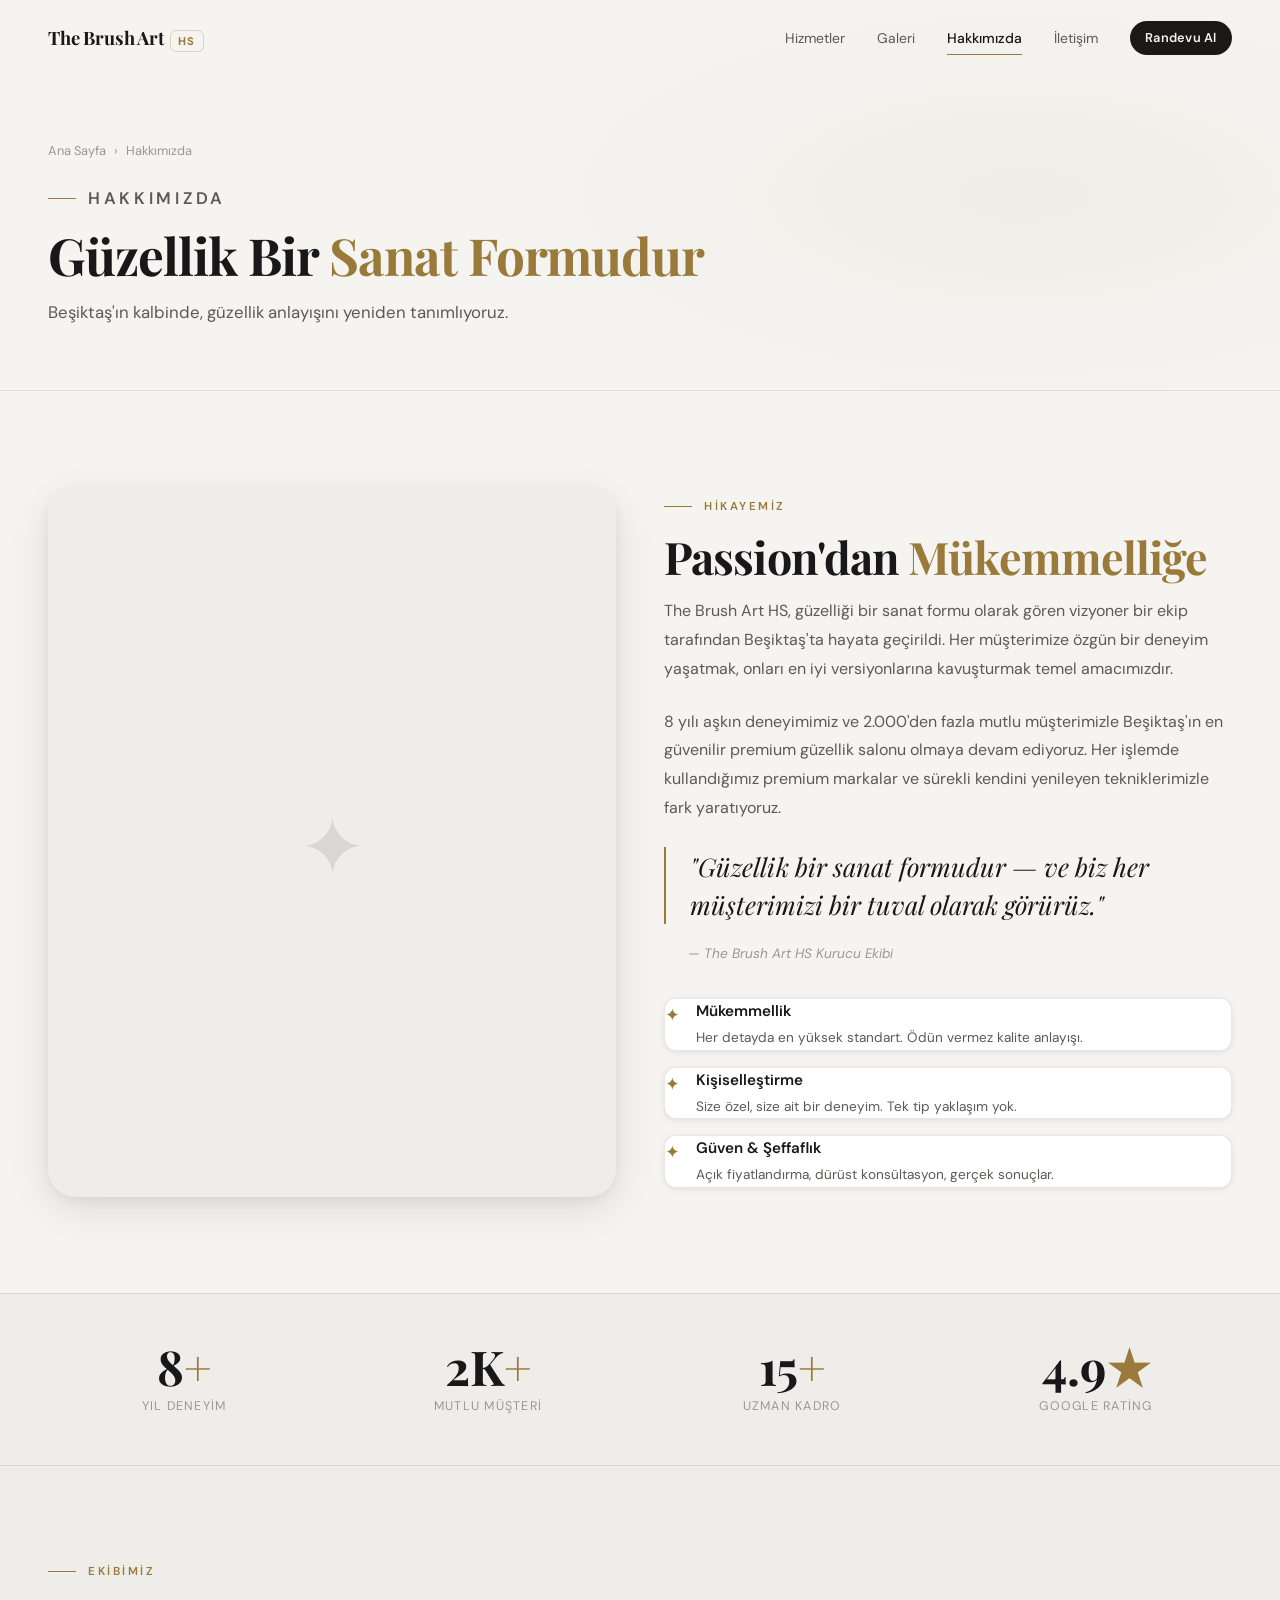
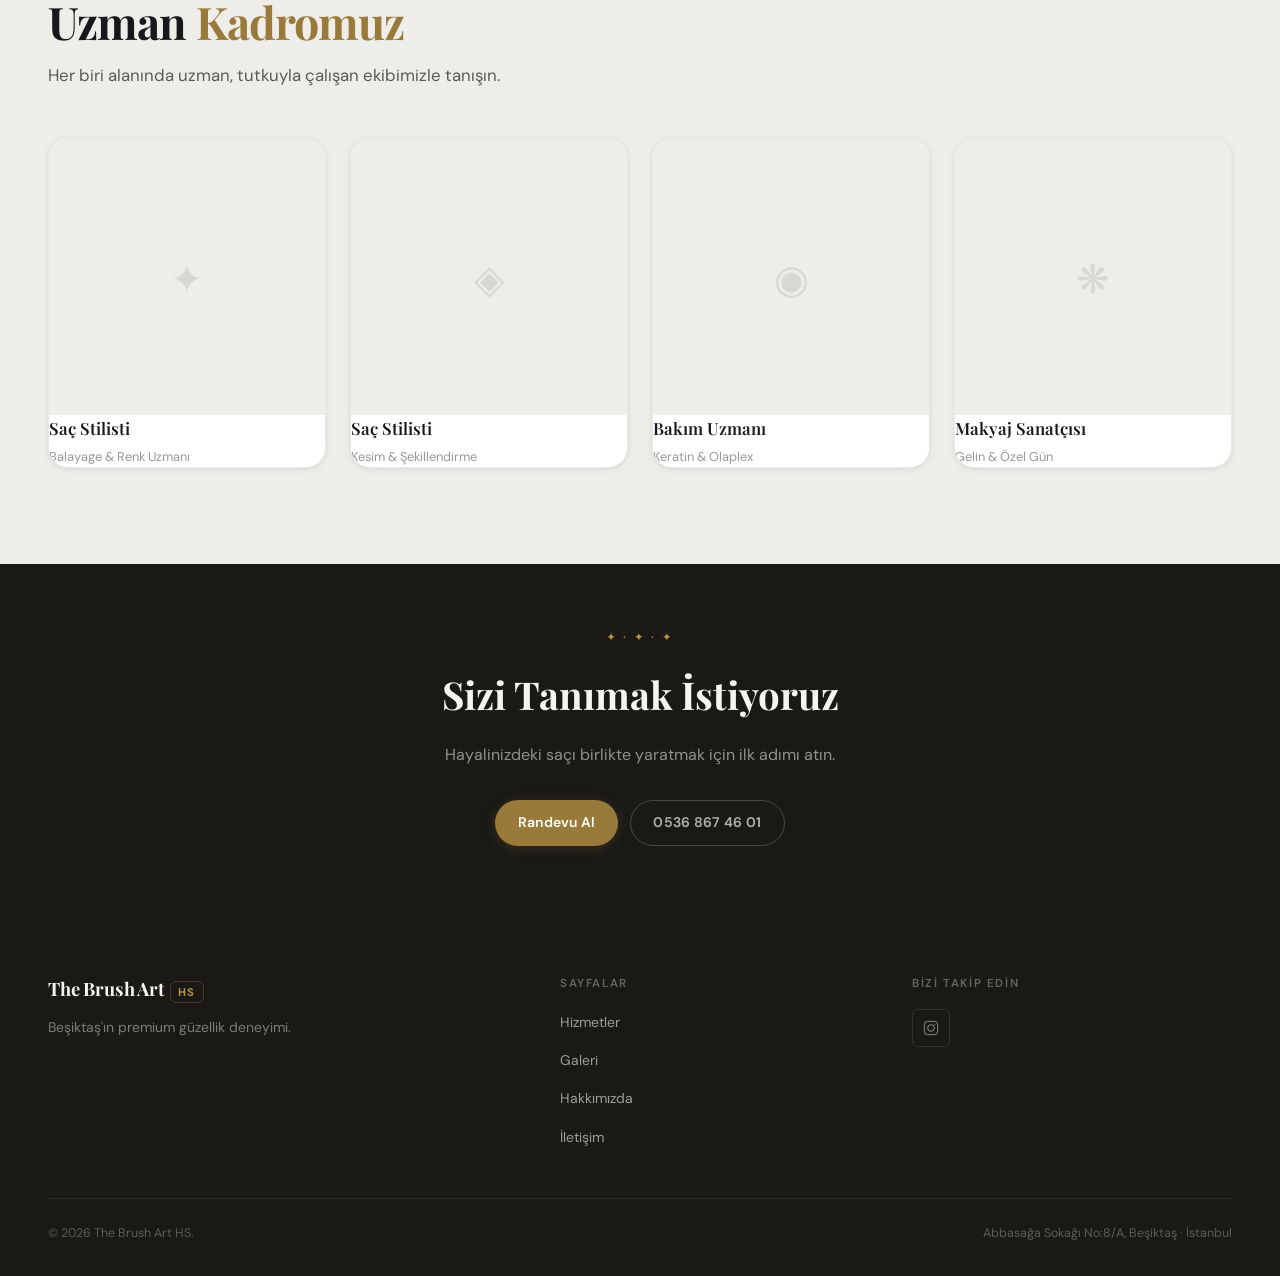
==== hakkimizda.html @ 60cb94d8 "fix: cleanup ignored files and apply proper gitignore" ====
<!DOCTYPE html>
<html lang="tr">
<head>
  <meta charset="UTF-8" />
  <meta name="viewport" content="width=device-width, initial-scale=1.0" />
  <meta name="description" content="The Brush Art HS — Hakkımızda. Hikayemiz, vizyonumuz ve ekibimiz." />
  <title>Hakkımızda | The Brush Art HS</title>
  <link rel="preconnect" href="https://fonts.googleapis.com" />
  <link rel="preconnect" href="https://fonts.gstatic.com" crossorigin />
  <link href="https://fonts.googleapis.com/css2?family=Playfair+Display:ital,wght@0,400;0,600;0,700;1,400&family=DM+Sans:wght@300;400;500;600&display=swap" rel="stylesheet" />
  <link rel="stylesheet" href="css/style.css" />
  <link rel="stylesheet" href="css/animations.css" />
</head>
<body>

<nav class="navbar scrolled" id="navbar">
  <div class="nav-container">
    <a href="index.html" class="nav-logo"><span class="logo-main">The Brush Art</span><span class="logo-tag">HS</span></a>
    <ul class="nav-links" id="navLinks">
      <li><a href="hizmetler.html"  class="nav-link">Hizmetler</a></li>
      <li><a href="galeri.html"     class="nav-link">Galeri</a></li>
      <li><a href="hakkimizda.html" class="nav-link active">Hakkımızda</a></li>
      <li><a href="iletisim.html"   class="nav-link">İletişim</a></li>
    </ul>
    <a href="iletisim.html" class="btn btn-dark btn-sm nav-cta">Randevu Al</a>
    <button class="nav-toggle" id="navToggle" aria-label="Menü" aria-expanded="false">
      <span class="toggle-bar"></span><span class="toggle-bar"></span><span class="toggle-bar"></span>
    </button>
  </div>
</nav>

<div class="page-hero">
  <div class="page-hero-bg" aria-hidden="true"></div>
  <div class="container">
    <nav class="breadcrumb"><a href="index.html">Ana Sayfa</a><span class="breadcrumb-sep">›</span><span>Hakkımızda</span></nav>
    <p class="section-eyebrow"><span class="eyebrow-line"></span>Hakkımızda</p>
    <h1 class="section-title">Güzellik Bir <span class="text-gold">Sanat Formudur</span></h1>
    <p>Beşiktaş'ın kalbinde, güzellik anlayışını yeniden tanımlıyoruz.</p>
  </div>
</div>

<!-- Story -->
<section class="about-hero">
  <div class="container">
    <div class="about-grid" data-scroll-reveal>
      <div class="about-img-wrap">
        <!-- Replace with actual salon photo -->
        <div class="about-img-placeholder">✦</div>
      </div>
      <div class="about-copy">
        <p class="section-eyebrow"><span class="eyebrow-line"></span>Hikayemiz</p>
        <h2 class="section-title">Passion'dan <span class="text-gold">Mükemmelliğe</span></h2>
        <p style="color:var(--text-2);margin-bottom:var(--sp-6);line-height:1.8;">
          The Brush Art HS, güzelliği bir sanat formu olarak gören vizyoner bir ekip tarafından
          Beşiktaş'ta hayata geçirildi. Her müşterimize özgün bir deneyim yaşatmak, onları
          en iyi versiyonlarına kavuşturmak temel amacımızdır.
        </p>
        <p style="color:var(--text-2);margin-bottom:var(--sp-6);line-height:1.8;">
          8 yılı aşkın deneyimimiz ve 2.000'den fazla mutlu müşterimizle Beşiktaş'ın
          en güvenilir premium güzellik salonu olmaya devam ediyoruz. Her işlemde
          kullandığımız premium markalar ve sürekli kendini yenileyen tekniklerimizle
          fark yaratıyoruz.
        </p>
        <blockquote>
          "Güzellik bir sanat formudur — ve biz her müşterimizi bir tuval olarak görürüz."
        </blockquote>
        <cite>— The Brush Art HS Kurucu Ekibi</cite>

        <div class="about-pillars">
          <div class="pillar">
            <span class="pillar-icon">✦</span>
            <div>
              <strong>Mükemmellik</strong>
              <p>Her detayda en yüksek standart. Ödün vermez kalite anlayışı.</p>
            </div>
          </div>
          <div class="pillar">
            <span class="pillar-icon">✦</span>
            <div>
              <strong>Kişiselleştirme</strong>
              <p>Size özel, size ait bir deneyim. Tek tip yaklaşım yok.</p>
            </div>
          </div>
          <div class="pillar">
            <span class="pillar-icon">✦</span>
            <div>
              <strong>Güven &amp; Şeffaflık</strong>
              <p>Açık fiyatlandırma, dürüst konsültasyon, gerçek sonuçlar.</p>
            </div>
          </div>
        </div>
      </div>
    </div>
  </div>
</section>

<!-- Stats -->
<div style="background:var(--bg-2);padding:var(--sp-12) 0;border-top:1px solid var(--border);border-bottom:1px solid var(--border);">
  <div class="container">
    <div style="display:grid;grid-template-columns:repeat(auto-fit,minmax(160px,1fr));gap:var(--sp-8);text-align:center;" data-scroll-reveal>
      <div>
        <div style="font-family:var(--ff-display);font-size:3rem;font-weight:700;color:var(--text);line-height:1;">8<span style="color:var(--gold);">+</span></div>
        <div style="font-size:0.78rem;letter-spacing:0.1em;text-transform:uppercase;color:var(--text-3);margin-top:6px;">Yıl Deneyim</div>
      </div>
      <div>
        <div style="font-family:var(--ff-display);font-size:3rem;font-weight:700;color:var(--text);line-height:1;">2K<span style="color:var(--gold);">+</span></div>
        <div style="font-size:0.78rem;letter-spacing:0.1em;text-transform:uppercase;color:var(--text-3);margin-top:6px;">Mutlu Müşteri</div>
      </div>
      <div>
        <div style="font-family:var(--ff-display);font-size:3rem;font-weight:700;color:var(--text);line-height:1;">15<span style="color:var(--gold);">+</span></div>
        <div style="font-size:0.78rem;letter-spacing:0.1em;text-transform:uppercase;color:var(--text-3);margin-top:6px;">Uzman Kadro</div>
      </div>
      <div>
        <div style="font-family:var(--ff-display);font-size:3rem;font-weight:700;color:var(--text);line-height:1;">4.9<span style="color:var(--gold);">★</span></div>
        <div style="font-size:0.78rem;letter-spacing:0.1em;text-transform:uppercase;color:var(--text-3);margin-top:6px;">Google Rating</div>
      </div>
    </div>
  </div>
</div>

<!-- Team -->
<section class="team-section">
  <div class="container">
    <header class="section-header" data-scroll-reveal>
      <p class="section-eyebrow"><span class="eyebrow-line"></span>Ekibimiz</p>
      <h2 class="section-title">Uzman <span class="text-gold">Kadromuz</span></h2>
      <p class="section-desc">Her biri alanında uzman, tutkuyla çalışan ekibimizle tanışın.</p>
    </header>
    <div class="team-grid">
      <div class="team-card" data-scroll-reveal data-delay="0">
        <div class="team-photo">✦</div>
        <div class="team-info"><h4>Saç Stilisti</h4><p>Balayage &amp; Renk Uzmanı</p></div>
      </div>
      <div class="team-card" data-scroll-reveal data-delay="80">
        <div class="team-photo">◈</div>
        <div class="team-info"><h4>Saç Stilisti</h4><p>Kesim &amp; Şekillendirme</p></div>
      </div>
      <div class="team-card" data-scroll-reveal data-delay="160">
        <div class="team-photo">◉</div>
        <div class="team-info"><h4>Bakım Uzmanı</h4><p>Keratin &amp; Olaplex</p></div>
      </div>
      <div class="team-card" data-scroll-reveal data-delay="240">
        <div class="team-photo">❋</div>
        <div class="team-info"><h4>Makyaj Sanatçısı</h4><p>Gelin &amp; Özel Gün</p></div>
      </div>
    </div>
  </div>
</section>

<!-- CTA -->
<div style="padding:var(--sp-16) 0;background:var(--bg-dark);text-align:center;">
  <div class="container">
    <p style="font-size:0.72rem;font-weight:600;letter-spacing:0.2em;text-transform:uppercase;color:var(--gold-light);margin-bottom:var(--sp-4);">✦ · ✦ · ✦</p>
    <h2 style="font-family:var(--ff-display);font-size:clamp(1.8rem,3vw,2.8rem);font-weight:700;color:#f5f4f1;margin-bottom:var(--sp-4);">Sizi Tanımak İstiyoruz</h2>
    <p style="color:rgba(245,244,241,0.55);margin-bottom:var(--sp-8);max-width:46ch;margin-inline:auto;">Hayalinizdeki saçı birlikte yaratmak için ilk adımı atın.</p>
    <div style="display:flex;gap:var(--sp-3);justify-content:center;flex-wrap:wrap;">
      <a href="iletisim.html" class="btn btn-primary">Randevu Al</a>
      <a href="tel:+905368674601" class="btn btn-ghost" style="border-color:rgba(255,255,255,0.2);color:rgba(245,244,241,0.7);">0536 867 46 01</a>
    </div>
  </div>
</div>

<footer class="footer">
  <div class="container">
    <div class="footer-top">
      <div class="footer-brand"><a href="index.html" class="nav-logo"><span class="logo-main">The Brush Art</span><span class="logo-tag">HS</span></a><p>Beşiktaş'ın premium güzellik deneyimi.</p></div>
      <nav class="footer-nav"><p>Sayfalar</p><ul><li><a href="hizmetler.html">Hizmetler</a></li><li><a href="galeri.html">Galeri</a></li><li><a href="hakkimizda.html">Hakkımızda</a></li><li><a href="iletisim.html">İletişim</a></li></ul></nav>
      <div class="footer-social"><p>Bizi Takip Edin</p><div class="social-links"><a href="#" class="social-link" aria-label="Instagram"><svg viewBox="0 0 24 24" fill="none" stroke="currentColor" stroke-width="1.5" width="16" height="16"><rect x="2" y="2" width="20" height="20" rx="5"/><circle cx="12" cy="12" r="5"/><circle cx="17.5" cy="6.5" r="1" fill="currentColor" stroke="none"/></svg></a></div></div>
    </div>
    <div class="footer-bottom"><p>&copy; 2026 The Brush Art HS.</p><p>Abbasağa Sokağı No:8/A, Beşiktaş · İstanbul</p></div>
  </div>
</footer>

<script src="js/config.js"></script>
<script src="js/main.js"></script>
</body>
</html>
---- css/style.css ----
/* style.css — The Brush Art HS
   Ana tema: warm white/grey, gold accent.
   Koyu renk için bakılacak yer: --bg-dark ve footer.
   Animasyonlar animations.css'de, JS mantığı js/ klasöründe. */


/* ── Token'lar / CSS değişkenleri ─────────────────────────────────────────────
   Renk değiştirmek istersen buraya gel, her yere dağılmış magic number yok.
   "warm white" kullandık - saf #ffffff çok soğuk/steril hissettiriyordu */
:root {
  /* Arka planlar */
  --bg:       #f5f4f1; /* ana sayfa bg - hafif kremimsi beyaz */
  --bg-2:     #eeedea; /* section alternatifleri için biraz daha koyu */
  --bg-card:  #ffffff; /* kartlar ve form alanları - saf beyaz */
  --bg-dark:  #1a1916; /* footer ve dark CTA bölümleri */

  /* Kenarlıklar */
  --border:      rgba(0, 0, 0, 0.09);
  --border-sub:  rgba(0, 0, 0, 0.05); /* daha ince, ikincil ayırıcılar için */
  --border-gold: rgba(154, 122, 58, 0.28);

  /* Gold — açık arka planda okunabilmesi için dark theme'deki #c9a96e'den daha koyu */
  --gold:      #9a7a3a;
  --gold-light: #b8943f; /* hover state'lerde ve dark bg üzerinde */
  --gold-dim:  rgba(154, 122, 58, 0.10); /* hover bg, hafif highlight */
  --gold-glow: rgba(154, 122, 58, 0.08); /* radial gradient içi */

  /* Metin */
  --text:   #18171a; /* neredeyse siyah - tam siyah #000 çok sert */
  --text-2: #5c5a56; /* ikincil metin, açıklamalar */
  --text-3: #9a9892; /* placeholder, label, meta bilgiler */
  --text-inv: #f5f4f1; /* dark bg üzerinde metin */

  /* Glassmorphism - light tema için beyaz bazlı */
  --glass-bg:  rgba(255, 255, 255, 0.82);
  --glass-blur: blur(22px) saturate(1.8);
  --glass-brd: rgba(0, 0, 0, 0.08);

  /* Font aileleri */
  --ff-display: 'Playfair Display', Georgia, serif; /* başlıklar */
  --ff-body:    'DM Sans', system-ui, sans-serif;   /* her şey else */

  /* Spacing scale - 4px base */
  --sp-1: 0.25rem;  --sp-2: 0.5rem;
  --sp-3: 0.75rem;  --sp-4: 1rem;
  --sp-6: 1.5rem;   --sp-8: 2rem;
  --sp-12: 3rem;    --sp-16: 4rem;
  --sp-24: 6rem;

  --max-w: 1280px;
  --nav-h: 76px; /* navbar yüksekliği - scroll-padding-top burada kullanılıyor */

  /* Easing fonksiyonları */
  --ease:     cubic-bezier(0.16, 1, 0.3, 1);    /* spring-like, çoğu animasyon */
  --ease-std: cubic-bezier(0.4, 0, 0.2, 1);     /* material design standard */
  --fast: 180ms;  --med: 320ms;  --slow: 560ms; /* duration'lar */

  /* Border radius */
  --r-sm: 6px;  --r-md: 12px;
  --r-lg: 20px; --r-xl: 28px; --r-full: 9999px;

  /* Gölge katmanları — her biri iki katman, yumuşak görünüm için
     tek katman gölge çok keskin ve sahte görünüyor */
  --shadow-sm: 0 1px 4px rgba(0,0,0,0.06), 0 2px 12px rgba(0,0,0,0.04);
  --shadow-md: 0 4px 16px rgba(0,0,0,0.08), 0 1px 4px rgba(0,0,0,0.04);
  --shadow-lg: 0 12px 40px rgba(0,0,0,0.10), 0 4px 12px rgba(0,0,0,0.05);
}


/* ── Reset ───────────────────────────────────────────────────────────────────── */
*, *::before, *::after { box-sizing: border-box; margin: 0; padding: 0; }

html {
  scroll-behavior: smooth;
  scroll-padding-top: var(--nav-h); /* anchor link'e scroll'da navbar altına gizlenmesin */
  -webkit-text-size-adjust: 100%;   /* iOS landscape'de font boyutu değişmesin */
}

body {
  background: var(--bg);
  color: var(--text);
  font-family: var(--ff-body);
  font-size: 1rem;
  line-height: 1.65;
  -webkit-font-smoothing: antialiased; /* Mac'te font render kalitesi */
  overflow-x: hidden;                  /* yatay scroll olmasın */
}

img, video { display: block; max-width: 100%; }
a { color: inherit; text-decoration: none; }
ul, ol { list-style: none; }
button { cursor: pointer; border: none; background: none; font: inherit; color: inherit; }
input, textarea, select { font: inherit; }
svg { display: block; }


/* ── Yardımcılar ─────────────────────────────────────────────────────────────── */
.container {
  width: 100%;
  max-width: var(--max-w);
  margin-inline: auto;
  padding-inline: var(--sp-6);
}
@media (min-width: 768px)  { .container { padding-inline: var(--sp-8); } }
@media (min-width: 1280px) { .container { padding-inline: var(--sp-12); } }

.text-gold { color: var(--gold); }

/* glassmorphism utility class - hem nav hem floating card'larda kullanılıyor */
.glass {
  background: var(--glass-bg);
  backdrop-filter: var(--glass-blur);
  -webkit-backdrop-filter: var(--glass-blur); /* Safari için prefix gerekiyor */
  border: 1px solid var(--glass-brd);
  box-shadow: var(--shadow-sm);
}


/* ── Tipografi yardımcıları ──────────────────────────────────────────────────── */
.section-eyebrow {
  display: flex;
  align-items: center;
  gap: var(--sp-3);
  font-size: 0.72rem;
  font-weight: 600;
  letter-spacing: 0.22em;
  text-transform: uppercase;
  color: var(--gold);
  margin-bottom: var(--sp-4);
}
.eyebrow-line {
  display: block;
  width: 28px; height: 1px;
  background: var(--gold);
  flex-shrink: 0;
  /* animasyonu animations.css'deki line-grow keyframe yapar */
}

.section-title {
  font-family: var(--ff-display);
  font-size: clamp(1.8rem, 3.5vw, 3rem); /* clamp ile responsive - media query yazmadan */
  font-weight: 700;
  line-height: 1.1;
  letter-spacing: -0.02em; /* büyük başlıklarda negative tracking daha iyi görünüyor */
  color: var(--text);
  margin-bottom: var(--sp-4);
}

.section-desc {
  font-size: 1.05rem;
  color: var(--text-2);
  max-width: 52ch; /* ch birimi - ortalama karakter genişliği, satır uzunluğu ideal */
}

.section-header { margin-bottom: var(--sp-12); }


/* ── Butonlar ────────────────────────────────────────────────────────────────── */
.btn {
  display: inline-flex;
  align-items: center;
  gap: var(--sp-2);
  padding: 0.72em 1.6em;
  border-radius: var(--r-full);
  font-size: 0.875rem;
  font-weight: 600;
  letter-spacing: 0.02em;
  transition: all var(--med) var(--ease);
  position: relative;
  overflow: hidden;
}
.btn:active { transform: scale(0.97); }

/* siyah buton - ana CTA için */
.btn-dark {
  background: var(--bg-dark);
  color: var(--text-inv);
}
.btn-dark:hover {
  background: #2a2926;
  transform: translateY(-1px);
  box-shadow: var(--shadow-md);
}

/* altın buton - vurgulu CTA */
.btn-primary {
  background: var(--gold);
  color: #fff;
  box-shadow: 0 2px 12px rgba(154,122,58,0.25);
}
.btn-primary:hover {
  background: var(--gold-light);
  box-shadow: 0 4px 20px rgba(154,122,58,0.35);
  transform: translateY(-1px);
}

/* kenarlıklı şeffaf buton */
.btn-outline {
  background: transparent;
  color: var(--text);
  border: 1.5px solid var(--border);
}
.btn-outline:hover {
  border-color: var(--gold);
  color: var(--gold);
  background: var(--gold-dim);
}

.btn-ghost {
  background: transparent;
  color: var(--text-2);
  border: 1px solid var(--border);
}
.btn-ghost:hover { border-color: var(--gold); color: var(--gold); background: var(--gold-dim); }

.btn-sm    { padding: 0.5em 1.2em; font-size: 0.8rem; }
.btn-block { width: 100%; justify-content: center; padding-block: 0.9em; }

/* ok ikonu hover'da sağa kayıyor */
.btn-arrow { transition: transform var(--fast) var(--ease); display: inline-block; }
.btn:hover .btn-arrow { transform: translateX(4px); }

/* loading state - label gizle, spinner göster */
.btn-spinner {
  display: none;
  width: 16px; height: 16px;
  border: 2px solid rgba(255,255,255,0.3);
  border-top-color: #fff;
  border-radius: 50%;
  animation: spin 0.7s linear infinite;
  position: absolute; /* buton ortasına konumlanması için */
}
.btn.loading .btn-label  { opacity: 0; }
.btn.loading .btn-spinner { display: block; }


/* ── Navbar ──────────────────────────────────────────────────────────────────── */
.navbar {
  position: fixed;
  top: 0; left: 0; right: 0;
  z-index: 1000;
  height: var(--nav-h);
  /* başlangıçta şeffaf, hero rengiyle karışsın istiyoruz */
  transition: background var(--slow) var(--ease), box-shadow var(--slow) var(--ease);
}

/* main.js scroll listener .scrolled class'ını ekliyor */
.navbar.scrolled {
  background: rgba(245, 244, 241, 0.94); /* tam opak değil - arkayı hafif görsün */
  backdrop-filter: blur(20px);
  -webkit-backdrop-filter: blur(20px);
  box-shadow: 0 1px 0 var(--border); /* ince alt çizgi, box-shadow ile yapıldı */
}

/* iç sayfalar (hizmetler.html vs.) nav'ı baştan .scrolled yapıyor çünkü hero yok */
.navbar.scrolled { /* yukarıdaki ile aynı, ama niyeti net olsun diye bıraktım */ }

.nav-container {
  display: flex;
  align-items: center;
  gap: var(--sp-6);
  height: 100%;
  max-width: var(--max-w);
  margin-inline: auto;
  padding-inline: var(--sp-6);
}
@media (min-width: 1280px) { .nav-container { padding-inline: var(--sp-12); } }

/* Logo */
.nav-logo { display: flex; align-items: baseline; gap: 6px; flex-shrink: 0; }
.logo-main {
  font-family: var(--ff-display);
  font-size: 1.15rem; font-weight: 700;
  color: var(--text);
  letter-spacing: -0.01em;
  transition: color var(--fast);
}
.logo-tag {
  font-size: 0.7rem; font-weight: 700;
  letter-spacing: 0.14em;
  color: var(--gold);
  border: 1px solid var(--border-gold);
  padding: 1px 7px;
  border-radius: var(--r-sm);
}
.nav-logo:hover .logo-main { color: var(--gold); }

/* Nav linkleri */
.nav-links { display: flex; align-items: center; gap: var(--sp-8); margin-left: auto; }

.nav-link {
  font-size: 0.875rem;
  font-weight: 400;
  color: var(--text-2);
  position: relative;
  padding-block: var(--sp-2);
  transition: color var(--fast);
}

/* underline efekti - pseudo element ile, width 0'dan 100'e geçiyor */
.nav-link::after {
  content: '';
  position: absolute;
  bottom: 0;
  /* ortadan iki yana uzumasını sağlar: left %50'den başlayıp 0'a giderken width %100 oluyor */
  left: 50%;
  width: 0; height: 1px;
  background: var(--gold);
  transition: width var(--med) var(--ease), left var(--med) var(--ease);
}
.nav-link:hover, .nav-link.active { color: var(--text); }
.nav-link:hover::after, .nav-link.active::after { width: 100%; left: 0; }
.nav-link.active { font-weight: 500; }

.nav-cta { margin-left: var(--sp-2); }

/* Hamburger - 768px altında görünür */
.nav-toggle {
  display: none;
  flex-direction: column;
  justify-content: center;
  gap: 5px;
  width: 36px; height: 36px;
  padding: 4px;
}
.toggle-bar {
  display: block;
  width: 100%; height: 1.5px;
  background: var(--text);
  border-radius: var(--r-full);
  transition: all var(--med) var(--ease);
  transform-origin: center;
}

/* aria-expanded true olunca X şekli */
.nav-toggle[aria-expanded="true"] .toggle-bar:nth-child(1) { transform: translateY(6.5px)  rotate(45deg); }
.nav-toggle[aria-expanded="true"] .toggle-bar:nth-child(2) { opacity: 0; transform: scaleX(0); }
.nav-toggle[aria-expanded="true"] .toggle-bar:nth-child(3) { transform: translateY(-6.5px) rotate(-45deg); }


/* ── Hero ────────────────────────────────────────────────────────────────────── */
.hero {
  position: relative;
  min-height: 100dvh; /* dvh - dynamic viewport height, mobile toolbar'ı hesaba katar */
  display: flex;
  flex-direction: column;
  justify-content: center;
  padding-top: var(--nav-h); /* fixed nav'ın altında kalsın */
  overflow: hidden;
  background: var(--bg);
}

/* Dekoratif arka plan katmanları */
.hero-bg { position: absolute; inset: 0; pointer-events: none; }

.hero-grain {
  position: absolute; inset: 0;
  /* SVG noise filtresi - CSS ile grain texture oluşturuyor, gerçek görüntü yok */
  background-image: url("data:image/svg+xml,%3Csvg xmlns='http://www.w3.org/2000/svg' width='300' height='300'%3E%3Cfilter id='n'%3E%3CfeTurbulence type='fractalNoise' baseFrequency='0.85' numOctaves='4' stitchTiles='stitch'/%3E%3CfeColorMatrix type='saturate' values='0'/%3E%3C/filter%3E%3Crect width='300' height='300' filter='url(%23n)' opacity='0.025'/%3E%3C/svg%3E");
  background-size: 300px;
  opacity: 0.8;
}

.hero-glow {
  position: absolute;
  border-radius: 50%;
  filter: blur(100px);
  pointer-events: none;
}
.hero-glow--right {
  right: -5%; top: 10%;
  width: 50vw; height: 65vh;
  background: radial-gradient(ellipse, rgba(154,122,58,0.10) 0%, transparent 70%);
}
.hero-glow--left {
  left: -10%; bottom: 10%;
  width: 35vw; height: 50vh;
  background: radial-gradient(ellipse, rgba(154,122,58,0.06) 0%, transparent 70%);
}

.hero-lines {
  position: absolute; inset: 0;
  /* grid çizgiler - dekoratif, maskeleme ile kenar tarafları kayboluyor */
  background-image:
    linear-gradient(var(--border-sub) 1px, transparent 1px),
    linear-gradient(90deg, var(--border-sub) 1px, transparent 1px);
  background-size: 80px 80px;
  /* radial mask - ortada daha belirgin, kenarlarda kayboluyor */
  mask-image: radial-gradient(ellipse 70% 70% at 50% 50%, black 0%, transparent 100%);
}

/* Hero layout */
.hero-container {
  display: grid;
  grid-template-columns: 1fr; /* mobilde tek sütun */
  gap: var(--sp-12);
  align-items: center;
  width: 100%; max-width: var(--max-w);
  margin-inline: auto;
  padding-inline: var(--sp-6);
  padding-block: var(--sp-16);
  position: relative; z-index: 1; /* bg katmanlarının üstünde */
}
@media (min-width: 1024px) {
  .hero-container {
    grid-template-columns: 1fr 1fr; /* desktop'ta iki eşit sütun */
    padding-inline: var(--sp-12);
  }
}

/* Copy - sol taraf */
.hero-copy { max-width: 620px; }

.eyebrow {
  display: flex; align-items: center; gap: var(--sp-3);
  font-size: 0.72rem; font-weight: 600;
  letter-spacing: 0.22em; text-transform: uppercase;
  color: var(--gold); margin-bottom: var(--sp-6);
}

.hero-title {
  font-family: var(--ff-display);
  font-size: clamp(2.4rem, 5.5vw, 4.8rem); /* küçük ekranlarda 2.4rem, büyükte 4.8'e kadar */
  font-weight: 700;
  line-height: 1.0; /* başlıklarda 1.0 yeterli, 1.5 çok boş görünür */
  letter-spacing: -0.03em;
  color: var(--text); margin-bottom: var(--sp-6);
}
.hero-title em { font-style: italic; color: var(--gold); }

.hero-desc {
  font-size: 1.05rem; color: var(--text-2);
  line-height: 1.7; max-width: 46ch; margin-bottom: var(--sp-8);
}

.hero-actions { display: flex; flex-wrap: wrap; gap: var(--sp-3); margin-bottom: var(--sp-12); }

/* İstatistikler */
.hero-stats { display: flex; align-items: center; gap: var(--sp-8); flex-wrap: wrap; }
.stat { text-align: left; }
.stat-num {
  display: block;
  font-family: var(--ff-display);
  font-size: 2rem; font-weight: 700;
  color: var(--text); line-height: 1;
}
.stat-plus { color: var(--gold); font-weight: 700; }
.stat-label {
  display: block; font-size: 0.72rem;
  color: var(--text-3); letter-spacing: 0.08em;
  text-transform: uppercase; margin-top: 4px;
}
.stat-sep { width: 1px; height: 38px; background: var(--border); flex-shrink: 0; }

/* Sağ taraf - görsel */
.hero-visual { display: flex; justify-content: center; }
.hero-frame { position: relative; width: min(440px, 100%); }

.hero-img-placeholder {
  aspect-ratio: 3/4;
  border-radius: var(--r-xl);
  overflow: hidden;
  background: #e8e6e0; /* gerçek fotoğraf gelene kadar placeholder */
  border: 1px solid var(--border);
  display: flex; align-items: center; justify-content: center;
}
.placeholder-inner { width: 65%; }
.placeholder-orb { width: 100%; height: auto; }

/* Floating kartlar - frame üzerinde konumlanıyor */
.hero-badge, .hero-rating {
  position: absolute;
  border-radius: var(--r-md);
  padding: var(--sp-3) var(--sp-4);
  box-shadow: var(--shadow-md);
}
.hero-badge {
  top: var(--sp-6); right: calc(-1 * var(--sp-6));
  display: flex; align-items: center; gap: var(--sp-2);
  font-size: 0.78rem; font-weight: 500; color: var(--text-2);
  white-space: nowrap;
}
.badge-dot { width: 6px; height: 6px; border-radius: 50%; background: var(--gold); }

.hero-rating {
  bottom: var(--sp-8); left: calc(-1 * var(--sp-4));
  display: flex; align-items: center; gap: var(--sp-3);
}
.rating-stars { color: var(--gold); font-size: 0.85rem; letter-spacing: 2px; }
.rating-info { display: flex; flex-direction: column; gap: 2px; }
.rating-info strong { font-size: 0.875rem; font-weight: 700; color: var(--text); }
.rating-info span   { font-size: 0.72rem; color: var(--text-3); }

/* Scroll indicator */
.hero-scroll {
  position: absolute; bottom: var(--sp-8); left: 50%; transform: translateX(-50%);
  display: flex; flex-direction: column; align-items: center; gap: var(--sp-2); z-index: 1;
}
.hero-scroll span { font-size: 0.7rem; letter-spacing: 0.18em; text-transform: uppercase; color: var(--text-3); }
.scroll-indicator {
  width: 24px; height: 38px;
  border: 1px solid var(--border);
  border-radius: var(--r-full);
  display: flex; justify-content: center; padding-top: 6px;
}
.scroll-dot { width: 4px; height: 8px; background: var(--gold); border-radius: var(--r-full); }


/* ── Slider ──────────────────────────────────────────────────────────────────── */
.slider-section { background: var(--bg-dark); overflow: hidden; }

.slider-wrapper { position: relative; width: 100%; height: 580px; overflow: hidden; }
@media (max-width: 768px) { .slider-wrapper { height: 340px; } }

/* track tüm slide'ları yan yana tutar, translateX ile kayma sağlanıyor */
.slider-track {
  display: flex;
  width: 100%; height: 100%;
  transition: transform 0.7s var(--ease); /* geçiş süresi - 0.7s iyi bir değer */
}

.slide { flex: 0 0 100%; width: 100%; height: 100%; position: relative; overflow: hidden; }
.slide img {
  width: 100%; height: 100%;
  object-fit: cover; display: block;
  /* Ken Burns efekti - aktif slide görüntüsü hafifçe zoom yapıyor */
  transition: transform 6s linear;
}
.slide.active img { transform: scale(1.04); } /* ~%4 zoom 6 saniyede */

.slide-overlay {
  position: absolute; inset: 0;
  /* alt kısımda karartma - caption okunabilsin diye */
  background: linear-gradient(to top, rgba(0,0,0,0.55) 0%, transparent 60%);
}

.slide-caption {
  position: absolute; bottom: var(--sp-8); left: var(--sp-8);
  color: #fff; z-index: 2;
}
.slide-caption h3 { font-family: var(--ff-display); font-size: 1.6rem; font-weight: 600; }
.slide-caption p  { font-size: 0.875rem; opacity: 0.8; margin-top: 4px; }

/* Ok butonları */
.slider-arrow {
  position: absolute; top: 50%; transform: translateY(-50%); z-index: 10;
  width: 48px; height: 48px;
  background: rgba(255,255,255,0.15);
  backdrop-filter: blur(10px);
  border: 1px solid rgba(255,255,255,0.2);
  border-radius: 50%;
  display: flex; align-items: center; justify-content: center;
  color: #fff;
  cursor: pointer;
  transition: background var(--fast), transform var(--fast);
}
.slider-arrow:hover { background: rgba(255,255,255,0.28); transform: translateY(-50%) scale(1.08); }
.slider-arrow--prev { left: var(--sp-6); }
.slider-arrow--next { right: var(--sp-6); }
.slider-arrow svg { width: 20px; height: 20px; }

/* Dot'lar */
.slider-dots {
  position: absolute; bottom: var(--sp-4); left: 50%; transform: translateX(-50%);
  display: flex; gap: var(--sp-2); z-index: 10;
}
.slider-dot {
  width: 6px; height: 6px;
  border-radius: var(--r-full);
  background: rgba(255,255,255,0.4);
  border: none; cursor: pointer;
  transition: all var(--med) var(--ease);
}
/* aktif dot genişliyor - pill şekline dönüşüyor */
.slider-dot.active { width: 24px; background: #fff; }


/* ── Marquee band ────────────────────────────────────────────────────────────── */
.marquee-strip {
  overflow: hidden;
  border-top: 1px solid var(--border-sub);
  border-bottom: 1px solid var(--border-sub);
  padding-block: var(--sp-4);
  background: var(--bg-card);
}
.marquee-track {
  display: flex; align-items: center; gap: var(--sp-8);
  width: max-content;
  animation: marquee 28s linear infinite;
  white-space: nowrap;
}
.marquee-track span { font-size: 0.8rem; font-weight: 400; color: var(--text-2); letter-spacing: 0.08em; text-transform: uppercase; }
.marquee-sep { color: var(--gold) !important; font-size: 0.55em !important; }
/* hover'da durdur - kullanıcı okumak isteyebilir */
.marquee-strip:hover .marquee-track { animation-play-state: paused; }


/* ── Fiyat Listesi ───────────────────────────────────────────────────────────── */
.pricing { padding-block: var(--sp-24); background: var(--bg); }

.pricing-grid {
  display: grid;
  grid-template-columns: repeat(auto-fill, minmax(300px, 1fr));
  gap: var(--sp-4);
}

.price-cat {
  background: var(--bg-card);
  border: 1px solid var(--border);
  border-radius: var(--r-lg);
  overflow: hidden;
  box-shadow: var(--shadow-sm);
  transition: box-shadow var(--med) var(--ease), transform var(--med) var(--ease);
}
.price-cat:hover { box-shadow: var(--shadow-md); transform: translateY(-2px); }

.price-cat-header {
  display: flex; align-items: center; gap: var(--sp-3);
  padding: var(--sp-4) var(--sp-6);
  background: var(--bg-2);
  border-bottom: 1px solid var(--border);
}
.price-cat-icon { font-size: 1.1rem; }
.price-cat-header h3 {
  font-size: 0.78rem; font-weight: 700;
  letter-spacing: 0.14em; text-transform: uppercase;
  color: var(--gold);
}

.price-list { padding: var(--sp-2) 0; }

.price-item {
  display: flex;
  align-items: baseline;
  justify-content: space-between;
  gap: var(--sp-4);
  padding: var(--sp-3) var(--sp-6);
  border-bottom: 1px solid var(--border-sub);
  transition: background var(--fast);
}
.price-item:last-child { border-bottom: none; }
.price-item:hover { background: var(--bg); }

.svc-name { font-size: 0.875rem; color: var(--text); font-weight: 400; }
.svc-en   { font-size: 0.75rem; color: var(--text-3); display: block; margin-top: 1px; }
.svc-price {
  font-size: 0.875rem; font-weight: 700;
  color: var(--gold); white-space: nowrap; flex-shrink: 0;
}

.pricing-note { text-align: center; margin-top: var(--sp-8); font-size: 0.85rem; color: var(--text-3); }


/* ── Hizmetler sayfası ───────────────────────────────────────────────────────── */
.services { padding-block: var(--sp-24); }

.services-grid { display: grid; grid-template-columns: repeat(auto-fill, minmax(300px, 1fr)); gap: var(--sp-4); }

.service-card {
  background: var(--bg-card);
  border: 1px solid var(--border);
  border-radius: var(--r-lg);
  padding: var(--sp-8);
  box-shadow: var(--shadow-sm);
  transition: box-shadow var(--med) var(--ease), transform var(--med) var(--ease), border-color var(--med);
  position: relative; overflow: hidden;
}
.service-card:hover { box-shadow: var(--shadow-lg); transform: translateY(-4px); border-color: var(--border-gold); }
.service-card.featured { border-color: var(--border-gold); background: linear-gradient(160deg, rgba(154,122,58,0.04) 0%, var(--bg-card) 60%); }

.service-badge-tag {
  position: absolute; top: var(--sp-4); right: var(--sp-4);
  font-size: 0.68rem; font-weight: 700; letter-spacing: 0.1em; text-transform: uppercase;
  color: #fff; background: var(--gold);
  padding: 2px 10px; border-radius: var(--r-full);
}

.service-icon-wrap {
  width: 44px; height: 44px;
  border: 1px solid var(--border); border-radius: var(--r-md);
  display: flex; align-items: center; justify-content: center;
  margin-bottom: var(--sp-6);
  background: var(--bg);
  transition: border-color var(--fast), background var(--fast);
}
.service-card:hover .service-icon-wrap { border-color: var(--gold); background: var(--gold-dim); }
.service-icon { width: 20px; height: 20px; color: var(--gold); }

.service-card h3 { font-family: var(--ff-display); font-size: 1.25rem; font-weight: 600; color: var(--text); margin-bottom: var(--sp-3); line-height: 1.2; }
.service-card p  { font-size: 0.875rem; color: var(--text-2); line-height: 1.65; margin-bottom: var(--sp-6); }

.card-link { display: inline-flex; align-items: center; gap: var(--sp-2); font-size: 0.875rem; font-weight: 600; color: var(--gold); transition: gap var(--fast); }
.card-link:hover { gap: var(--sp-3); }
.card-link span { display: inline-block; transition: transform var(--fast) var(--ease); }
.card-link:hover span { transform: translateX(3px); }


/* ── Galeri sayfası ──────────────────────────────────────────────────────────── */
.gallery { padding-block: var(--sp-24); background: var(--bg); }

.gallery-grid {
  display: grid;
  grid-template-columns: repeat(3, 1fr);
  grid-template-rows: 240px 240px;
  gap: var(--sp-3); margin-bottom: var(--sp-8);
}
.g-item { position: relative; border-radius: var(--r-md); overflow: hidden; cursor: pointer; box-shadow: var(--shadow-sm); }
.g-item.g-large { grid-column: 1; grid-row: 1 / 3; } /* soldaki büyük item */
.g-item.g-tall  { grid-row: 1 / 3; }

.g-img { width: 100%; height: 100%; background: var(--bg-2); }
.g-img img { width: 100%; height: 100%; object-fit: cover; transition: transform 0.6s var(--ease); }
.g-item:hover .g-img img { transform: scale(1.05); }

.g-overlay {
  position: absolute; inset: 0;
  background: linear-gradient(to top, rgba(0,0,0,0.65) 0%, transparent 55%);
  opacity: 0; transition: opacity var(--med);
  display: flex; align-items: flex-end; padding: var(--sp-4); z-index: 1;
}
.g-item:hover .g-overlay { opacity: 1; }
.g-cap { font-size: 0.8rem; font-weight: 600; letter-spacing: 0.12em; text-transform: uppercase; color: #fff; }


/* ── Hakkımızda sayfası ──────────────────────────────────────────────────────── */
.about-hero { padding-block: var(--sp-24); background: var(--bg); }

.about-grid { display: grid; grid-template-columns: 1fr; gap: var(--sp-12); align-items: center; }
@media (min-width: 900px) { .about-grid { grid-template-columns: 1fr 1fr; } }

.about-img-wrap {
  border-radius: var(--r-xl); overflow: hidden;
  aspect-ratio: 4/5; background: var(--bg-2);
  box-shadow: var(--shadow-lg);
}
.about-img-wrap img { width: 100%; height: 100%; object-fit: cover; }
.about-img-placeholder { width: 100%; height: 100%; display: flex; align-items: center; justify-content: center; font-family: var(--ff-display); font-size: 5rem; color: var(--border); }

.about-copy blockquote {
  font-family: var(--ff-display);
  font-size: clamp(1.2rem, 2.2vw, 1.6rem);
  font-style: italic; line-height: 1.5; color: var(--text);
  border-left: 2px solid var(--gold);
  padding-left: var(--sp-6);
  margin: var(--sp-6) 0 var(--sp-4);
}
.about-copy cite { font-size: 0.85rem; color: var(--text-3); padding-left: var(--sp-6); }

.about-pillars { display: flex; flex-direction: column; gap: var(--sp-4); margin-top: var(--sp-8); }
.pillar {
  display: flex; gap: var(--sp-4);
  padding: var(--sp-4) var(--sp-5);
  border: 1px solid var(--border); border-radius: var(--r-md);
  background: var(--bg-card); box-shadow: var(--shadow-sm);
  transition: border-color var(--med), box-shadow var(--med);
}
.pillar:hover { border-color: var(--border-gold); box-shadow: var(--shadow-md); }
.pillar-icon { color: var(--gold); font-size: 1.1rem; flex-shrink: 0; margin-top: 2px; }
.pillar strong { display: block; font-size: 0.95rem; font-weight: 600; color: var(--text); margin-bottom: 3px; }
.pillar p { font-size: 0.85rem; color: var(--text-2); margin: 0; }

.team-section { padding-block: var(--sp-24); background: var(--bg-2); }
.team-grid { display: grid; grid-template-columns: repeat(auto-fill, minmax(240px, 1fr)); gap: var(--sp-6); }
.team-card { background: var(--bg-card); border: 1px solid var(--border); border-radius: var(--r-lg); overflow: hidden; box-shadow: var(--shadow-sm); transition: box-shadow var(--med), transform var(--med); }
.team-card:hover { box-shadow: var(--shadow-md); transform: translateY(-3px); }
.team-photo { aspect-ratio: 1; background: var(--bg-2); display: flex; align-items: center; justify-content: center; font-family: var(--ff-display); font-size: 2.5rem; color: var(--border); }
.team-info { padding: var(--sp-4) var(--sp-5); }
.team-info h4 { font-family: var(--ff-display); font-size: 1.05rem; font-weight: 600; color: var(--text); }
.team-info p  { font-size: 0.8rem; color: var(--text-3); margin-top: 3px; }


/* ── İletişim / Randevu sayfası ──────────────────────────────────────────────── */
.contact-page { padding-block: var(--sp-24); }

.contact-grid { display: grid; grid-template-columns: 1fr; gap: var(--sp-8); }
@media (min-width: 900px) { .contact-grid { grid-template-columns: 1fr 1.4fr; } }

.contact-info-card, .appt-form-card {
  background: var(--bg-card);
  border: 1px solid var(--border);
  border-radius: var(--r-xl);
  padding: var(--sp-8);
  box-shadow: var(--shadow-sm);
}

/* İletişim item'ları */
.contact-list { display: flex; flex-direction: column; gap: var(--sp-5); margin-top: var(--sp-6); }
.contact-item { display: flex; align-items: flex-start; gap: var(--sp-4); }
.ci-icon-wrap {
  width: 38px; height: 38px;
  background: var(--gold-dim); border-radius: var(--r-md);
  display: flex; align-items: center; justify-content: center; flex-shrink: 0;
}
.ci-icon-wrap svg { width: 16px; height: 16px; color: var(--gold); }
.ci-label { display: block; font-size: 0.7rem; font-weight: 600; letter-spacing: 0.12em; text-transform: uppercase; color: var(--text-3); margin-bottom: 2px; }
.ci-value { font-size: 0.9rem; color: var(--text-2); transition: color var(--fast); }
a.ci-value:hover { color: var(--gold); }

/* Google Maps iframe container */
.map-wrapper {
  margin-top: var(--sp-6);
  border-radius: var(--r-lg);
  overflow: hidden;
  border: 1px solid var(--border);
  height: 260px;
}
.map-wrapper iframe { width: 100%; height: 100%; border: none; display: block; }

/* Form */
.appt-form-card h3 { font-family: var(--ff-display); font-size: 1.5rem; font-weight: 700; margin-bottom: var(--sp-2); }
.appt-form-card > p { font-size: 0.875rem; color: var(--text-2); margin-bottom: var(--sp-6); }

.appt-form { display: flex; flex-direction: column; gap: var(--sp-4); }
.form-row { display: grid; grid-template-columns: 1fr 1fr; gap: var(--sp-4); }

.form-group { display: flex; flex-direction: column; gap: var(--sp-2); position: relative; }
.form-group label { font-size: 0.72rem; font-weight: 600; letter-spacing: 0.1em; text-transform: uppercase; color: var(--text-3); }
.label-opt { font-weight: 400; text-transform: none; letter-spacing: 0; font-size: 0.72rem; }

.form-group input,
.form-group select,
.form-group textarea {
  background: var(--bg);
  border: 1.5px solid var(--border);
  border-radius: var(--r-sm);
  padding: 0.68em 0.9em;
  color: var(--text);
  font-size: 0.875rem;
  transition: border-color var(--fast), box-shadow var(--fast), background var(--fast);
  outline: none; width: 100%;
}
.form-group input::placeholder, .form-group textarea::placeholder { color: var(--text-3); }

.form-group select {
  appearance: none;
  /* custom ok ikonu - data URI ile SVG */
  background-image: url("data:image/svg+xml,%3Csvg xmlns='http://www.w3.org/2000/svg' width='12' height='8'%3E%3Cpath d='M1 1l5 5 5-5' stroke='%239a9892' stroke-width='1.5' fill='none' stroke-linecap='round'/%3E%3C/svg%3E");
  background-repeat: no-repeat;
  background-position: right 0.9em center;
  padding-right: 2.4em;
  cursor: pointer;
}
.form-group select option { background: #fff; color: var(--text); }

.form-group input:focus,
.form-group select:focus,
.form-group textarea:focus {
  border-color: var(--gold);
  background: var(--bg-card);
  box-shadow: 0 0 0 3px rgba(154,122,58,0.12); /* focus ring */
}

/* hata durumu */
.form-group.error input,
.form-group.error select,
.form-group.error textarea { border-color: #d85555; box-shadow: 0 0 0 3px rgba(216,85,85,0.1); }

.form-error { font-size: 0.75rem; color: #c44; min-height: 16px; }
.form-group textarea { resize: vertical; min-height: 90px; }

/* honeypot - görünmez, botlar doldurur */
.hp-field { position: absolute; left: -9999px; opacity: 0; pointer-events: none; }

/* başarı mesajı */
.form-success {
  display: flex; align-items: center; gap: var(--sp-3);
  padding: var(--sp-4);
  background: rgba(50,160,100,0.08);
  border: 1px solid rgba(50,160,100,0.25);
  border-radius: var(--r-sm);
  color: #268a55; font-size: 0.875rem; font-weight: 500;
}
.form-success[hidden] { display: none; }
.success-icon { width: 24px; height: 24px; background: rgba(50,160,100,0.15); border-radius: 50%; display: inline-flex; align-items: center; justify-content: center; flex-shrink: 0; }


/* ── İç sayfa başlığı (page-hero) ───────────────────────────────────────────── */
.page-hero {
  padding-top: calc(var(--nav-h) + var(--sp-16));
  padding-bottom: var(--sp-16);
  background: var(--bg);
  border-bottom: 1px solid var(--border);
  position: relative; overflow: hidden;
}
.page-hero-bg {
  position: absolute; inset: 0; pointer-events: none;
  background: radial-gradient(ellipse 60% 80% at 80% 50%, rgba(154,122,58,0.06) 0%, transparent 70%);
}
.page-hero .container { position: relative; z-index: 1; }
.page-hero .breadcrumb { display: flex; align-items: center; gap: var(--sp-2); font-size: 0.8rem; color: var(--text-3); margin-bottom: var(--sp-6); }
.breadcrumb a { color: var(--text-3); transition: color var(--fast); }
.breadcrumb a:hover { color: var(--gold); }
.breadcrumb-sep { color: var(--text-3); }
.page-hero h1 { font-family: var(--ff-display); font-size: clamp(2rem, 4vw, 3.5rem); font-weight: 700; line-height: 1.05; letter-spacing: -0.02em; }
.page-hero p   { font-size: 1.05rem; color: var(--text-2); max-width: 52ch; margin-top: var(--sp-4); }


/* ── Footer ──────────────────────────────────────────────────────────────────── */
.footer {
  background: var(--bg-dark);
  color: var(--text-inv);
  padding-top: var(--sp-16); padding-bottom: var(--sp-8);
}

.footer-top { display: grid; grid-template-columns: 1fr; gap: var(--sp-8); margin-bottom: var(--sp-12); }
@media (min-width: 600px) { .footer-top { grid-template-columns: 1fr 1fr; } }
@media (min-width: 900px) { .footer-top { grid-template-columns: 1.5fr 1fr 1fr; } }

/* footer'da logo rengi değişiyor - dark bg üzerinde */
.footer .logo-main { color: #f5f4f1; }
.footer .logo-tag  { color: var(--gold-light); border-color: rgba(154,122,58,0.35); }
.footer-brand p { font-size: 0.875rem; color: rgba(245,244,241,0.45); max-width: 28ch; margin-top: var(--sp-3); }

.footer-nav ul { display: flex; flex-direction: column; gap: var(--sp-3); }
.footer-nav p, .footer-social p { font-size: 0.72rem; font-weight: 600; letter-spacing: 0.14em; text-transform: uppercase; color: rgba(245,244,241,0.35); margin-bottom: var(--sp-4); }
.footer-nav a { font-size: 0.875rem; color: rgba(245,244,241,0.6); transition: color var(--fast); }
.footer-nav a:hover { color: var(--gold-light); }

.social-links { display: flex; gap: var(--sp-3); }
.social-link {
  width: 38px; height: 38px;
  border: 1px solid rgba(255,255,255,0.1); border-radius: var(--r-sm);
  display: flex; align-items: center; justify-content: center;
  color: rgba(245,244,241,0.5);
  transition: all var(--fast);
}
.social-link:hover { border-color: var(--gold-light); color: var(--gold-light); background: rgba(154,122,58,0.12); }

.footer-bottom {
  display: flex; flex-wrap: wrap; justify-content: space-between; gap: var(--sp-2);
  padding-top: var(--sp-6); border-top: 1px solid rgba(255,255,255,0.08);
}
.footer-bottom p { font-size: 0.78rem; color: rgba(245,244,241,0.3); }


/* ── Responsive ──────────────────────────────────────────────────────────────── */

/* 1024px altında floating kartlar dışarı taşmasın */
@media (max-width: 1024px) {
  .hero-badge  { right: 0; }
  .hero-rating { left: 0; }
}

/* galeri grid - 3 sütundan 2'ye */
@media (max-width: 900px) {
  .gallery-grid { grid-template-columns: 1fr 1fr; grid-template-rows: auto; }
  .g-item.g-large, .g-item.g-tall { grid-column: auto; grid-row: auto; }
}

@media (max-width: 768px) {
  /* hamburger menü */
  .nav-links { display: none; }
  .nav-cta   { display: none; }
  .nav-toggle { display: flex; }

  .nav-links.open {
    display: flex; flex-direction: column; gap: 0;
    position: fixed; top: var(--nav-h); left: 0; right: 0;
    background: rgba(245,244,241,0.97);
    backdrop-filter: blur(20px);
    border-bottom: 1px solid var(--border);
    padding: var(--sp-6); z-index: 999;
  }
  .nav-links.open li { width: 100%; }
  .nav-links.open .nav-link { display: block; padding: var(--sp-4) 0; font-size: 1.05rem; border-bottom: 1px solid var(--border-sub); }
  .nav-links.open .nav-link::after { display: none; }

  /* mobilde hero görseli gizle, sadece metin kalsın */
  .hero-visual { display: none; }

  .form-row { grid-template-columns: 1fr; }
  .gallery-grid { grid-template-columns: 1fr; }
  .services-grid { grid-template-columns: 1fr; }
  .pricing-grid { grid-template-columns: 1fr; }

  .appt-form-card, .contact-info-card { padding: var(--sp-6) var(--sp-4); }
}

@media (max-width: 480px) {
  :root { --nav-h: 64px; } /* küçük ekranda nav biraz daha sıkışık */
}
---- css/animations.css ----
/* animations.css
   Tüm keyframe'ler ve motion-related şeyler burada.
   style.css'de animasyon yoksa önce buraya bak. */


/* ── Keyframe tanımları ─────────────────────────────────────────────────────── */

@keyframes spin {
  to { transform: rotate(360deg); }
}

@keyframes marquee {
  /* track'in yarısını kaydır, sonra anında başa dön - seamless loop için
     bunun çalışması için HTML'de içeriği tam olarak 2 kez tekrarlamak gerekiyor */
  from { transform: translateX(0); }
  to   { transform: translateX(-50%); }
}

@keyframes scroll-bounce {
  /* indicator noktası yukarı aşağı zıplıyor, opacity ile daha smooth görünüyor */
  0%, 100% { transform: translateY(0);  opacity: 1;  }
  50%       { transform: translateY(8px); opacity: .4; }
}

@keyframes pulse-dot {
  /* nav badge'deki yeşil nokta - "canlıyız, açığız" hissi vermesi için */
  0%, 100% { transform: scale(1);   opacity: 1;  }
  50%       { transform: scale(1.7); opacity: .4; }
}

/* hero görseli ve floating card'lar hafifçe yukarı aşağı iniyor */
@keyframes float-badge {
  0%, 100% { transform: translateY(0px)  rotate(-2deg); }
  50%       { transform: translateY(-7px) rotate(-2deg); }
}
@keyframes float-rating {
  /* badge ile aynı anda hareket etmesin diye phase farkı var (delay ile ayarlandı) */
  0%, 100% { transform: translateY(0px)  rotate(2deg); }
  50%       { transform: translateY(-9px) rotate(2deg); }
}
@keyframes float-orb {
  0%, 100% { transform: translateY(0px);   }
  50%       { transform: translateY(-12px); }
}

@keyframes line-grow {
  /* eyebrow'un solundaki altın çizgi sola uzuyor */
  from { width: 0; }
  to   { width: 28px; }
}

@keyframes glow-pulse {
  /* arka plandaki blur'lu altın ışımalar soluklaşıp koyulaşıyor,
     çok belirgin yapınca dikkat dağıtıyor, bu opacity aralığı dengeli */
  0%, 100% { opacity: .4; }
  50%       { opacity: .85; }
}

/* ── Hero sayfa açılış animasyonları ────────────────────────────────────────── */

@keyframes reveal-up {
  from { opacity: 0; transform: translateY(28px); }
  to   { opacity: 1; transform: translateY(0);    }
}
@keyframes reveal-from-right {
  from { opacity: 0; transform: translateX(36px);  }
  to   { opacity: 1; transform: translateX(0);     }
}
@keyframes reveal-from-left {
  from { opacity: 0; transform: translateX(-36px); }
  to   { opacity: 1; transform: translateX(0);     }
}


/* ── Başlangıç durumu — body.loaded gelince animasyon başlar ────────────────── */
/* başlangıçta opacity:0 vermek gerekiyor ki animasyon flash yaratmasın.
   CSS animation forward-fill (both) kullandığımız için animasyon bitmeden görünmüyorlar */

.reveal,
.reveal-right,
.reveal-left { opacity: 0; }

body.loaded .reveal       { animation: reveal-up          var(--slow) var(--ease) both; }
body.loaded .reveal-right { animation: reveal-from-right  var(--slow) var(--ease) both; }
body.loaded .reveal-left  { animation: reveal-from-left   var(--slow) var(--ease) both; }

/* data-delay attribute ile stagger efekti - her element biraz gecikmeli geliyor.
   JS'de her birine ayrı ayrı setTimeout yazmak yerine CSS attribute okumak daha temiz */
body.loaded [data-delay="0"]   { animation-delay:   0ms; }
body.loaded [data-delay="80"]  { animation-delay:  80ms; }
body.loaded [data-delay="120"] { animation-delay: 120ms; }
body.loaded [data-delay="160"] { animation-delay: 160ms; }
body.loaded [data-delay="240"] { animation-delay: 240ms; }
body.loaded [data-delay="360"] { animation-delay: 360ms; }
body.loaded [data-delay="480"] { animation-delay: 480ms; }

/* eyebrow çizgisi hero reveal'dan biraz önce başlasın */
body.loaded .eyebrow-line { animation: line-grow 0.55s var(--ease) 0.1s both; }


/* ── Scroll reveal (IntersectionObserver ile çalışıyor, main.js'e bak) ──────── */

[data-scroll-reveal] {
  opacity: 0;
  transform: translateY(30px);
  /* will-change tarayıcıya "bu element dönüşecek" sinyali verir,
     önceden composite layer açar - daha smooth animasyon sağlar.
     ama her şeye ekleme, GPU memory harcar */
  will-change: opacity, transform;
  transition: opacity 0.6s var(--ease), transform 0.6s var(--ease);
}

[data-scroll-reveal].in-view {
  opacity: 1;
  transform: translateY(0);
}

/* in-view gelince will-change'i temizle - artık composite layer'a gerek yok */
[data-scroll-reveal].in-view {
  will-change: auto;
}

/* transition-delay'ler — reveal gibi data-delay attribute'u kullanıyor */
[data-scroll-reveal][data-delay="0"]   { transition-delay:   0ms; }
[data-scroll-reveal][data-delay="80"]  { transition-delay:  80ms; }
[data-scroll-reveal][data-delay="100"] { transition-delay: 100ms; }
[data-scroll-reveal][data-delay="120"] { transition-delay: 120ms; }
[data-scroll-reveal][data-delay="160"] { transition-delay: 160ms; }
[data-scroll-reveal][data-delay="200"] { transition-delay: 200ms; }
[data-scroll-reveal][data-delay="240"] { transition-delay: 240ms; }


/* ── Floating elementler ────────────────────────────────────────────────────── */

/* delay ile phase farkı - ikisi aynı anda sallanırsa kötü görünüyor */
.hero-badge  { animation: float-badge  3.5s ease-in-out infinite 0.5s; }
.hero-rating { animation: float-rating 4.2s ease-in-out infinite 1.2s; }

/* SVG orb hero görselinde bağımsız tempo ile yüzüyor */
.placeholder-orb { animation: float-orb 5s ease-in-out infinite; }


/* ── Arka plan efektleri ────────────────────────────────────────────────────── */

/* iki glow farklı hızda soluklaşıyor - aynı hızda olsa robotik görünür */
.hero-glow--right { animation: glow-pulse 7s ease-in-out infinite; }
.hero-glow--left  { animation: glow-pulse 9s ease-in-out infinite 2s; }

.scroll-dot { animation: scroll-bounce 2.2s ease-in-out infinite; }
.badge-dot  { animation: pulse-dot 2.5s ease-in-out infinite; }


/* ── prefers-reduced-motion ─────────────────────────────────────────────────── */
/* epilepsi ve vestibüler bozuklukları olan kullanıcılar için önemli.
   Windows'ta "Animasyonları azalt", macOS'ta "Hareketi azalt" ayarını açanlara saygı. */
@media (prefers-reduced-motion: reduce) {
  *,
  *::before,
  *::after {
    animation-duration:       0.01ms !important;
    animation-iteration-count: 1     !important;
    transition-duration:      0.01ms !important;
  }

  /* animasyon olmayacaksa başlangıç opacity:0 sorun çıkarır - hepsini göster */
  [data-scroll-reveal]          { opacity: 1; transform: none; }
  .reveal, .reveal-right, .reveal-left { opacity: 1; }

  html { scroll-behavior: auto; }
}
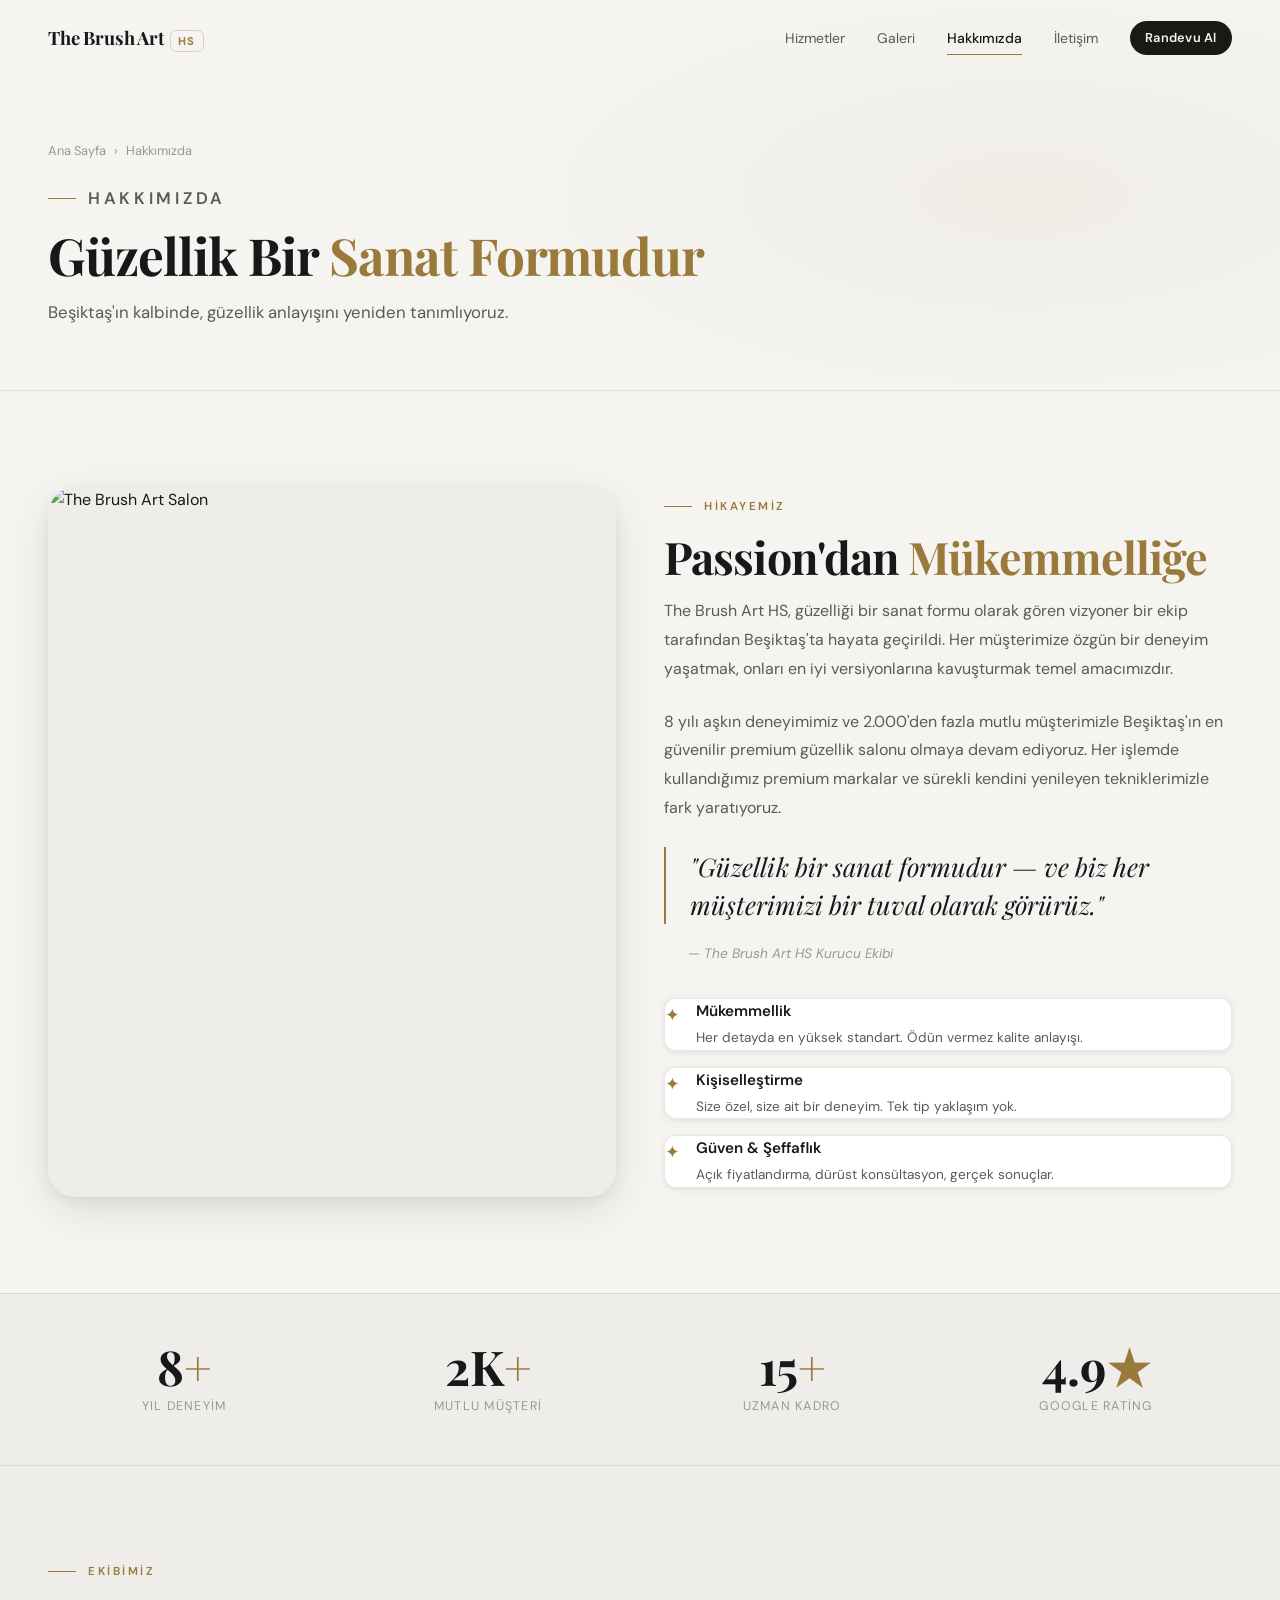
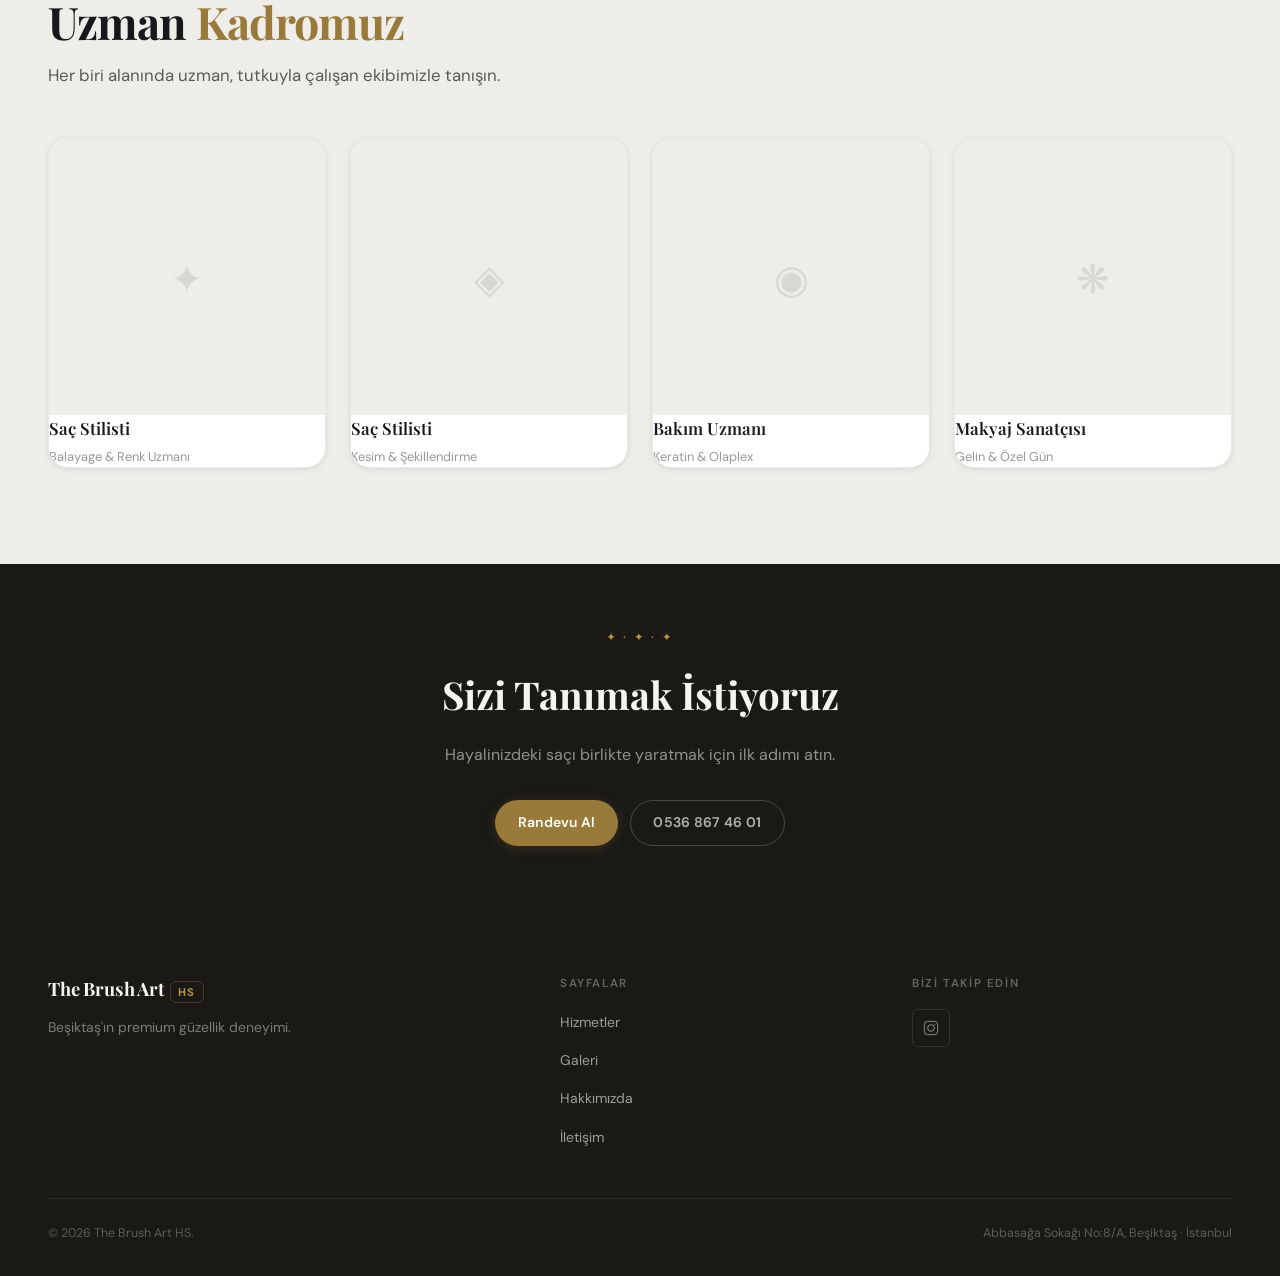
==== commit fc722778: "Hakkimizda sayfasi gorsel ve mobil uyum duzenlemeleri yapildi" ====
--- a/hakkimizda.html
+++ b/hakkimizda.html
@@ -45,6 +45,9 @@
     <div class="about-grid" data-scroll-reveal>
       <div class="about-img-wrap">
         <!-- Replace with actual salon photo -->
+         <img src="https://images.unsplash.com/photo-1633681926022-84c23e8cb2d6?q=80&w=1000&auto=format&fit=crop" 
+       alt="The Brush Art Salon" 
+       style="width:100%; height:100%; object-fit:cover; display:block;">
         <div class="about-img-placeholder">✦</div>
       </div>
       <div class="about-copy">
